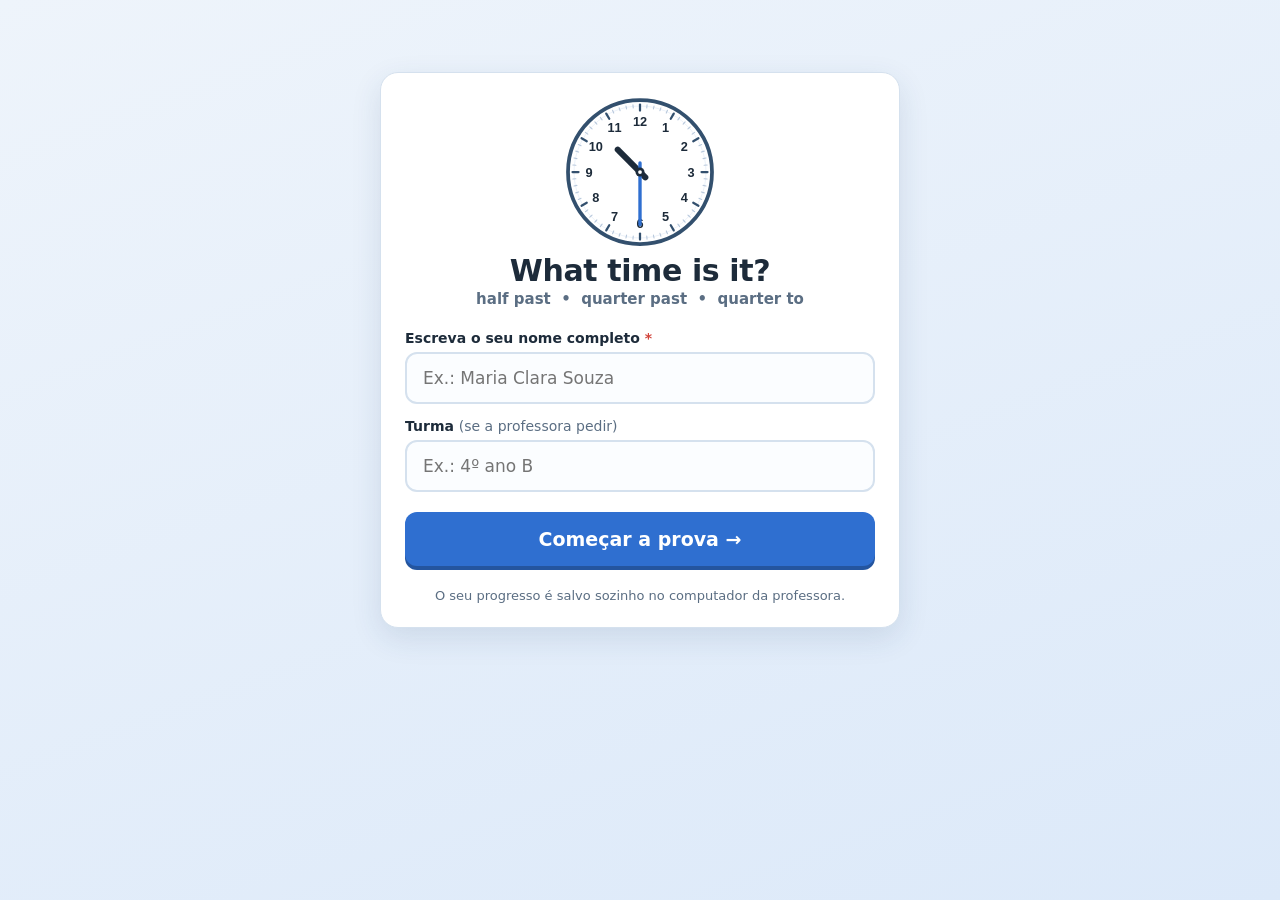
==== public/index.html @ 5d4102bd "Prova de horas em ingles para o 4o ano (half past / quarter past / quarter to) Circuito de 4 fases s" ====
<!DOCTYPE html>
<html lang="pt-BR">
<head>
<meta charset="utf-8">
<meta name="viewport" content="width=device-width, initial-scale=1">
<title>What time is it? — 4º ano</title>
<link rel="stylesheet" href="styles.css">
<link rel="icon" href="data:image/svg+xml,<svg xmlns='http://www.w3.org/2000/svg' viewBox='0 0 100 100'><text y='.9em' font-size='90'>🕐</text></svg>">
</head>
<body>

<!-- ============ TELA 1: NOME (obrigatório) ============ -->
<section id="tela-inicio" class="tela ativa">
  <div class="cartao cartao-inicio">
    <div class="relogio-capa" id="relogio-capa"></div>
    <h1>What time is it?</h1>
    <p class="sub">half past &nbsp;•&nbsp; quarter past &nbsp;•&nbsp; quarter to</p>

    <form id="form-nome" autocomplete="off">
      <label for="campo-nome">Escreva o seu nome completo <span class="obrigatorio">*</span></label>
      <input id="campo-nome" name="nome" type="text" placeholder="Ex.: Maria Clara Souza" required
             maxlength="60" autocapitalize="words" spellcheck="false">

      <label for="campo-turma">Turma <span class="opcional">(se a professora pedir)</span></label>
      <input id="campo-turma" name="turma" type="text" placeholder="Ex.: 4º ano B" maxlength="30">

      <p class="aviso" id="aviso-nome" hidden>Você precisa escrever o seu nome para começar.</p>
      <button class="botao grande" type="submit">Começar a prova →</button>
    </form>

    <div id="caixa-retomar" class="retomar" hidden>
      <p id="texto-retomar"></p>
      <div class="linha-botoes">
        <button class="botao" id="btn-continuar" type="button">Continuar de onde parei</button>
        <button class="botao secundario" id="btn-recomecar" type="button">Começar tudo de novo</button>
      </div>
    </div>

    <p class="rodape-inicio">O seu progresso é salvo sozinho no computador da professora.</p>
  </div>
</section>

<!-- ============ TELA 2: PROVA ============ -->
<section id="tela-jogo" class="tela">
  <header class="topo">
    <div class="topo-esq">
      <span class="etiqueta-fase" id="etiqueta-fase">Fase 1</span>
      <span class="titulo-fase" id="titulo-fase"></span>
    </div>
    <div class="topo-dir">
      <span class="placar" id="placar">0 acertos</span>
      <button class="botao-icone" id="btn-som" type="button" title="Ligar/desligar som">🔊</button>
    </div>
  </header>

  <div class="barra"><div class="barra-cheia" id="barra-cheia"></div></div>
  <p class="contador" id="contador">Pergunta 1 de 12</p>

  <main class="cartao cartao-jogo">
    <p class="enunciado" id="enunciado"></p>
    <div class="palco-relogio" id="palco-relogio"></div>
    <div id="area-resposta"></div>
    <div class="feedback" id="feedback" hidden></div>
  </main>

  <footer class="rodape-jogo">
    <button class="botao grande" id="btn-principal" type="button"></button>
    <span class="salvo" id="salvo"></span>
  </footer>
</section>

<!-- ============ TELA 3: FIM DE FASE ============ -->
<section id="tela-intervalo" class="tela">
  <div class="cartao cartao-intervalo">
    <div class="selo" id="selo-intervalo">⭐</div>
    <h2 id="titulo-intervalo"></h2>
    <p class="nota-fase" id="nota-intervalo"></p>
    <p class="proxima" id="proxima-intervalo"></p>
    <button class="botao grande" id="btn-proxima-fase" type="button">Continuar →</button>
  </div>
</section>

<!-- ============ TELA 4: RESULTADO FINAL ============ -->
<section id="tela-fim" class="tela">
  <div class="cartao cartao-fim">
    <div class="selo" id="selo-fim">🏆</div>
    <h2>Well done, <span id="nome-fim"></span>!</h2>
    <p class="nota-final" id="nota-final"></p>

    <div class="grade-fases" id="grade-fases"></div>

    <h3 class="titulo-revisao">Para estudar em casa</h3>
    <div id="lista-erros" class="lista-erros"></div>

    <p class="rodape-fim">A sua prova já foi salva no computador da professora. ✔</p>
    <button class="botao secundario" id="btn-sair" type="button">Sair</button>
  </div>
</section>

<script src="app.js"></script>
</body>
</html>
---- public/styles.css ----
:root{
  --fundo:#eef4fb;
  --fundo-2:#dce9f9;
  --cartao:#ffffff;
  --texto:#1d2b3a;
  --texto-suave:#5b6e83;
  --borda:#d5e1ee;
  --azul:#2f6fd0;
  --azul-escuro:#24559f;
  --verde:#1e9e63;
  --verde-claro:#e4f7ee;
  --vermelho:#d2453c;
  --vermelho-claro:#fde9e8;
  --amarelo:#f4b740;
  --sombra:0 10px 30px rgba(31,64,104,.12);
  --raio:18px;
}

*{box-sizing:border-box}
html,body{height:100%}
body{
  margin:0;
  font-family:"Segoe UI",system-ui,-apple-system,Arial,sans-serif;
  color:var(--texto);
  background:linear-gradient(160deg,var(--fundo) 0%,var(--fundo-2) 100%);
  background-attachment:fixed;
  -webkit-text-size-adjust:100%;
}

.tela{display:none;min-height:100%;padding:18px 16px 40px}
.tela.ativa{display:block}

.cartao{
  background:var(--cartao);
  border:1px solid var(--borda);
  border-radius:var(--raio);
  box-shadow:var(--sombra);
  padding:24px;
  max-width:720px;
  margin:0 auto;
}

/* ---------- tela de início ---------- */
.cartao-inicio{max-width:520px;margin-top:6vh;text-align:center}
.relogio-capa{display:flex;justify-content:center;margin-bottom:6px}
.relogio-capa svg{width:150px;height:150px}
.cartao-inicio h1{margin:4px 0 2px;font-size:30px;letter-spacing:-.4px}
.sub{margin:0 0 22px;color:var(--texto-suave);font-weight:600;font-size:15px}

form{text-align:left}
label{display:block;font-weight:700;font-size:14px;margin:14px 0 6px}
.obrigatorio{color:var(--vermelho)}
.opcional{font-weight:500;color:var(--texto-suave)}
input[type=text]{
  width:100%;padding:14px 16px;font-size:17px;font-family:inherit;color:inherit;
  border:2px solid var(--borda);border-radius:12px;background:#fbfdff;
}
input[type=text]:focus{outline:none;border-color:var(--azul);background:#fff}
.aviso{color:var(--vermelho);font-weight:700;font-size:14px;margin:10px 0 0}

.botao{
  display:inline-block;border:none;cursor:pointer;font-family:inherit;font-weight:700;
  font-size:17px;padding:14px 22px;border-radius:12px;background:var(--azul);color:#fff;
  box-shadow:0 4px 0 var(--azul-escuro);transition:transform .06s,box-shadow .06s;
}
.botao:hover{background:var(--azul-escuro)}
.botao:active{transform:translateY(3px);box-shadow:0 1px 0 var(--azul-escuro)}
.botao.grande{width:100%;margin-top:20px;font-size:19px;padding:16px}
.botao.secundario{background:#eaf0f7;color:var(--texto);box-shadow:0 4px 0 #cdd9e6}
.botao.secundario:hover{background:#dfe8f2}
.botao[disabled]{opacity:.45;cursor:not-allowed;box-shadow:none;transform:none}
.linha-botoes{display:flex;gap:10px;flex-wrap:wrap;margin-top:12px}
.linha-botoes .botao{flex:1 1 180px;font-size:15px;padding:12px}

.retomar{margin-top:20px;padding:16px;border-radius:14px;background:#fff8e8;border:1px solid #f0dcae;text-align:left}
.retomar p{margin:0;font-weight:600}
.rodape-inicio{margin:22px 0 0;font-size:13px;color:var(--texto-suave)}

/* ---------- topo da prova ---------- */
.topo{
  max-width:720px;margin:0 auto 10px;display:flex;align-items:center;
  justify-content:space-between;gap:12px;
}
.topo-esq,.topo-dir{display:flex;align-items:center;gap:10px}
.etiqueta-fase{background:var(--azul);color:#fff;font-weight:800;font-size:13px;padding:6px 12px;border-radius:999px}
.titulo-fase{font-weight:700;font-size:15px;color:var(--texto-suave)}
.placar{font-weight:800;font-size:14px;color:var(--verde)}
.botao-icone{border:none;background:#fff;border:1px solid var(--borda);border-radius:10px;width:38px;height:38px;font-size:17px;cursor:pointer}

.barra{max-width:720px;margin:0 auto;height:12px;background:#fff;border:1px solid var(--borda);border-radius:999px;overflow:hidden}
.barra-cheia{height:100%;width:0;background:linear-gradient(90deg,#4a9bff,#2f6fd0);border-radius:999px;transition:width .3s}
.contador{max-width:720px;margin:8px auto 14px;font-size:13px;font-weight:600;color:var(--texto-suave);text-align:center}

/* ---------- cartão da pergunta ---------- */
.cartao-jogo{text-align:center;padding-top:18px}
.enunciado{margin:0 0 14px;font-size:18px;font-weight:700}
.enunciado .dica{display:block;font-size:13px;font-weight:600;color:var(--texto-suave);margin-top:4px}
.palco-relogio{display:flex;justify-content:center;margin-bottom:18px}
.palco-relogio svg{width:250px;height:250px;max-width:70vw}

/* opções de múltipla escolha */
.opcoes{display:grid;grid-template-columns:repeat(2,1fr);gap:12px}
.opcao{
  border:2px solid var(--borda);background:#fbfdff;border-radius:14px;padding:16px 12px;
  font-family:inherit;font-size:18px;font-weight:700;cursor:pointer;color:var(--texto);
}
.opcao:hover:not([disabled]){border-color:var(--azul);background:#f2f8ff}
.opcao.certa{border-color:var(--verde);background:var(--verde-claro);color:#146c45}
.opcao.errada{border-color:var(--vermelho);background:var(--vermelho-claro);color:#9d2b24}
.opcao[disabled]{cursor:default;opacity:1}

/* blocos embaralhados */
.linha-montagem{
  min-height:70px;border:2px dashed var(--borda);border-radius:14px;background:#fbfdff;
  display:flex;flex-wrap:wrap;gap:10px;align-items:center;justify-content:center;padding:12px;margin-bottom:16px;
}
.linha-montagem.vazia::after{content:"Toque nos blocos abaixo para montar a frase";color:var(--texto-suave);font-size:14px;font-weight:600}
.banco{display:flex;flex-wrap:wrap;gap:10px;justify-content:center;min-height:56px}
.bloco{
  border:2px solid var(--azul);background:#eaf3ff;color:var(--azul-escuro);border-radius:12px;
  padding:12px 18px;font-family:inherit;font-size:19px;font-weight:800;cursor:pointer;
}
.bloco:hover:not([disabled]){background:#dbeaff}
.bloco.usado{visibility:hidden}
.bloco[disabled]{cursor:default}
.linha-montagem .bloco{border-color:var(--amarelo);background:#fff6e3;color:#8a5f0d}
.linha-montagem.certa .bloco{border-color:var(--verde);background:var(--verde-claro);color:#146c45}
.linha-montagem.errada .bloco{border-color:var(--vermelho);background:var(--vermelho-claro);color:#9d2b24}

/* digitação */
.campo-escrita{
  width:100%;padding:16px;font-size:22px;font-weight:700;text-align:center;font-family:inherit;
  border:2px solid var(--borda);border-radius:14px;background:#fbfdff;color:inherit;
}
.campo-escrita:focus{outline:none;border-color:var(--azul);background:#fff}
.campo-escrita.certa{border-color:var(--verde);background:var(--verde-claro)}
.campo-escrita.errada{border-color:var(--vermelho);background:var(--vermelho-claro)}
.ajuda-teclado{margin:10px 0 0;font-size:13px;color:var(--texto-suave);font-weight:600}

/* checagem (certo / errado) */
.frase-checagem{
  font-size:26px;font-weight:800;padding:14px;border-radius:14px;background:#f5f9ff;
  border:2px solid var(--borda);margin:0 0 18px;
}
.botoes-checagem{display:grid;grid-template-columns:1fr 1fr;gap:12px}
.botao-check{
  border:2px solid var(--borda);background:#fbfdff;border-radius:14px;padding:18px 10px;
  font-family:inherit;font-size:18px;font-weight:800;cursor:pointer;color:var(--texto);
}
.botao-check .icone{display:block;font-size:30px;margin-bottom:4px}
.botao-check.sim:hover:not([disabled]){border-color:var(--verde);background:var(--verde-claro)}
.botao-check.nao:hover:not([disabled]){border-color:var(--vermelho);background:var(--vermelho-claro)}
.botao-check.escolhido-certo{border-color:var(--verde);background:var(--verde-claro)}
.botao-check.escolhido-errado{border-color:var(--vermelho);background:var(--vermelho-claro)}

/* feedback */
.feedback{margin-top:18px;padding:14px 16px;border-radius:14px;font-weight:700;font-size:17px;text-align:left}
.feedback.certo{background:var(--verde-claro);color:#146c45;border:1px solid #b6e5cd}
.feedback.errado{background:var(--vermelho-claro);color:#9d2b24;border:1px solid #f3c4c1}
.feedback .resposta{display:block;margin-top:6px;font-size:20px}

.rodape-jogo{max-width:720px;margin:16px auto 0;text-align:center}
.rodape-jogo .botao{max-width:360px}
.salvo{display:block;margin-top:10px;font-size:12px;color:var(--texto-suave);min-height:16px}

/* ---------- intervalo e fim ---------- */
.cartao-intervalo,.cartao-fim{max-width:560px;margin-top:5vh;text-align:center}
.selo{font-size:60px;line-height:1}
.cartao-intervalo h2,.cartao-fim h2{margin:8px 0 6px;font-size:26px}
.nota-fase,.nota-final{font-size:19px;font-weight:800;color:var(--verde);margin:6px 0}
.proxima{color:var(--texto-suave);font-weight:600;margin:14px 0 0}

.grade-fases{display:grid;grid-template-columns:repeat(2,1fr);gap:10px;margin:18px 0 8px;text-align:left}
.caixa-fase{border:1px solid var(--borda);border-radius:12px;padding:12px;background:#fbfdff}
.caixa-fase b{display:block;font-size:13px;color:var(--texto-suave);text-transform:uppercase;letter-spacing:.3px}
.caixa-fase span{font-size:20px;font-weight:800}

.titulo-revisao{font-size:15px;color:var(--texto-suave);text-transform:uppercase;letter-spacing:.4px;margin:22px 0 8px}
.lista-erros{text-align:left;display:grid;gap:8px}
.erro-item{border:1px solid var(--borda);border-left:5px solid var(--vermelho);border-radius:10px;padding:10px 12px;background:#fff}
.erro-item .voce{display:block;font-size:13px;color:var(--vermelho);font-weight:700}
.erro-item .certo{display:block;font-size:17px;font-weight:800;color:#146c45}
.sem-erros{background:var(--verde-claro);border:1px solid #b6e5cd;border-radius:12px;padding:14px;font-weight:700;color:#146c45;text-align:center}
.rodape-fim{margin:22px 0 4px;font-size:14px;color:var(--texto-suave);font-weight:600}

@media (max-width:520px){
  .opcoes{grid-template-columns:1fr}
  .cartao{padding:18px 14px}
  .palco-relogio svg{width:210px;height:210px}
  .grade-fases{grid-template-columns:1fr}
}
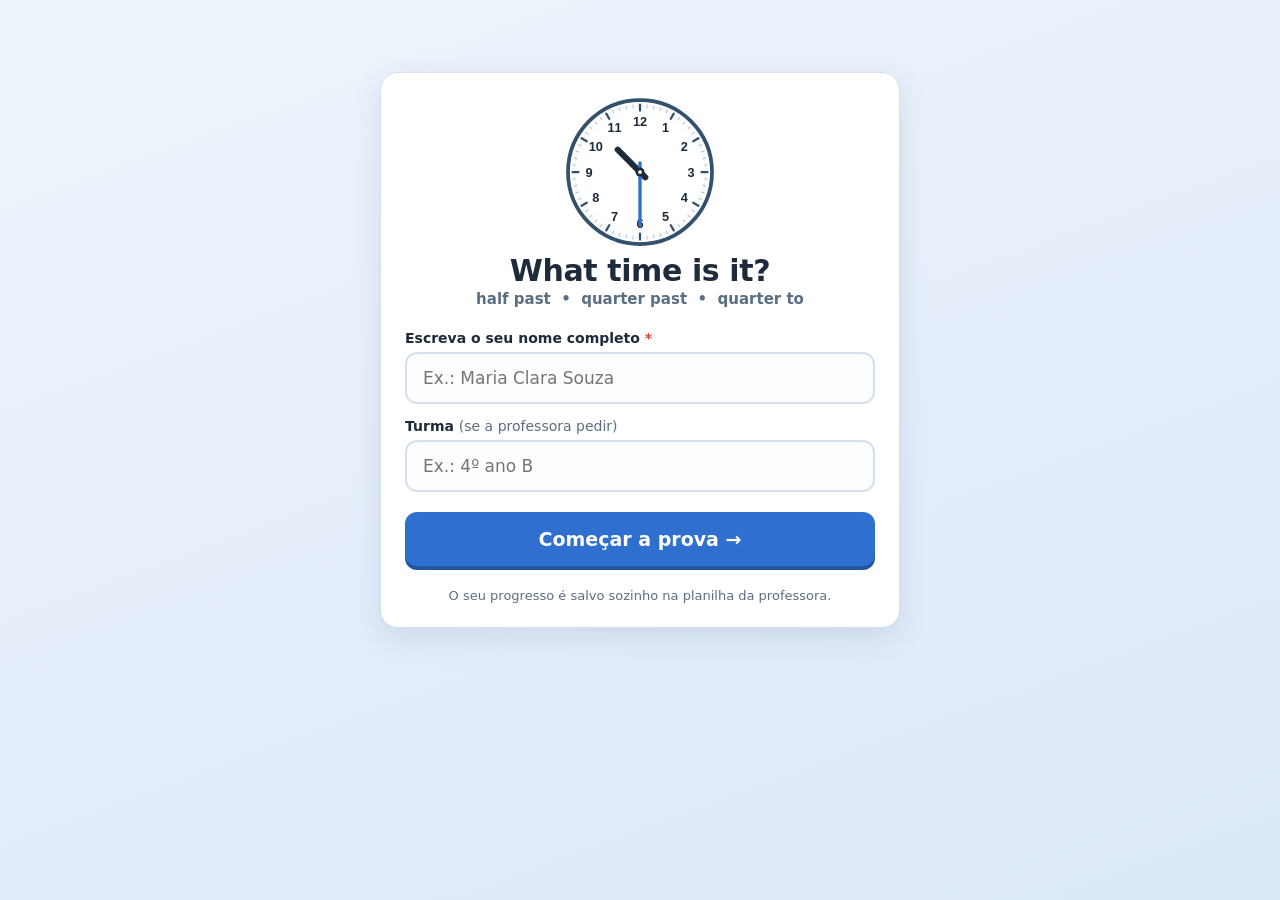
==== commit dcdcad94: "Backend em Google Sheets (Apps Script) e publicacao no GitHub Pages - public/config.js guarda o ende" ====
--- a/public/index.html
+++ b/public/index.html
@@ -36,7 +36,7 @@
       </div>
     </div>
 
-    <p class="rodape-inicio">O seu progresso é salvo sozinho no computador da professora.</p>
+    <p class="rodape-inicio">O seu progresso é salvo sozinho na planilha da professora.</p>
   </div>
 </section>
 
@@ -92,11 +92,12 @@
     <h3 class="titulo-revisao">Para estudar em casa</h3>
     <div id="lista-erros" class="lista-erros"></div>
 
-    <p class="rodape-fim">A sua prova já foi salva no computador da professora. ✔</p>
+    <p class="rodape-fim">A sua prova já foi salva na planilha da professora. ✔</p>
     <button class="botao secundario" id="btn-sair" type="button">Sair</button>
   </div>
 </section>
 
+<script src="config.js"></script>
 <script src="app.js"></script>
 </body>
 </html>
